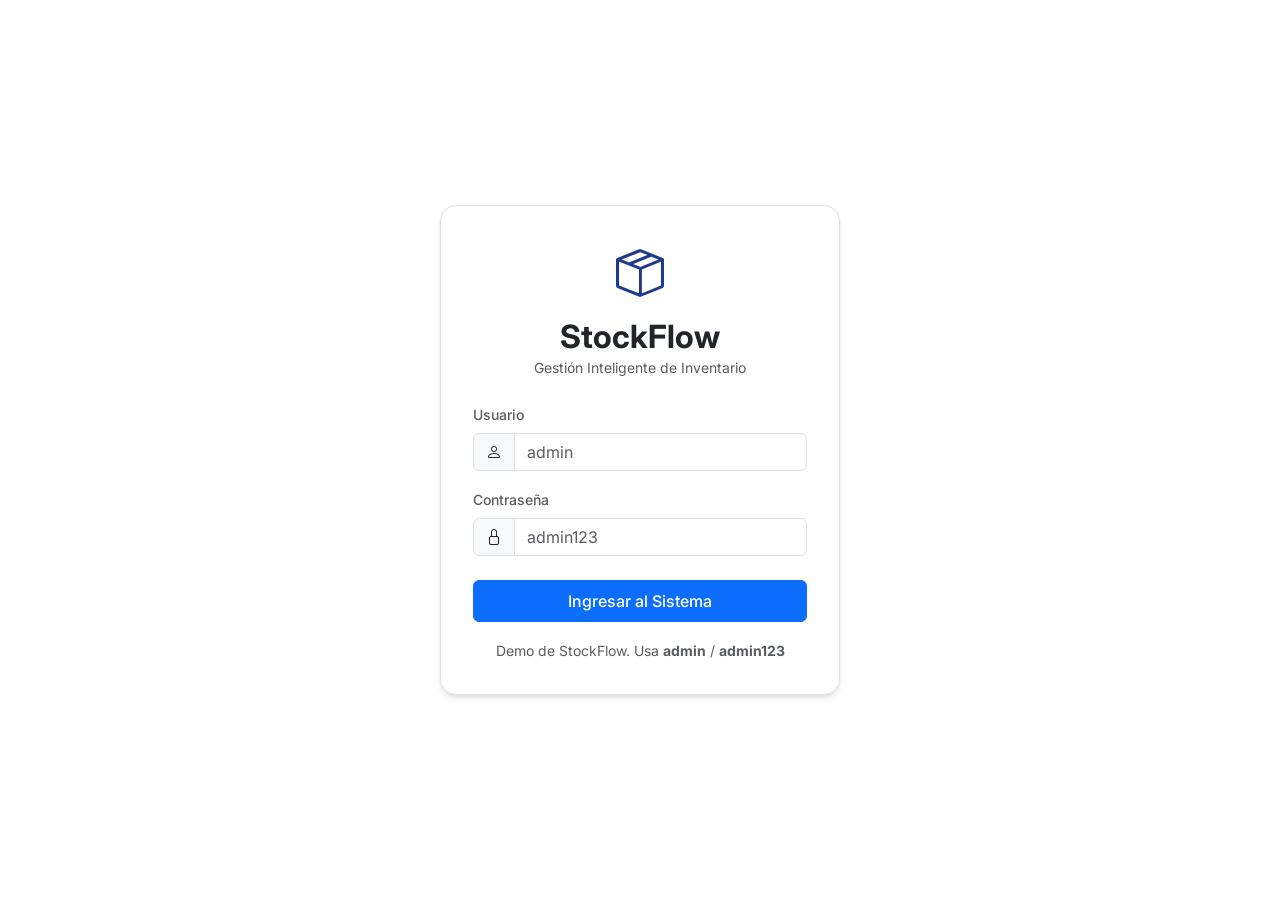
==== pages/categorias/categorias.html @ fd6ed376 "Primer commit del proyecto StockFlow" ====
<!DOCTYPE html>
<html lang="es">
<head>
    <meta charset="UTF-8">
    <meta name="viewport" content="width=device-width, initial-scale=1.0">
    <title>Categorías - StockFlow</title>
    <!-- Bootstrap CSS -->
    <link href="https://cdn.jsdelivr.net/npm/bootstrap@5.3.3/dist/css/bootstrap.min.css" rel="stylesheet">
    <!-- Bootstrap Icons -->
    <link rel="stylesheet" href="https://cdn.jsdelivr.net/npm/bootstrap-icons@1.11.3/font/bootstrap-icons.min.css">
    <!-- Google Fonts -->
    <link href="https://fonts.googleapis.com/css2?family=Inter:wght@300;400;500;600;700&display=swap" rel="stylesheet">
    <!-- Auth Guard (must run first) -->
    <script src="../../assets/js/auth-guard.js"></script>
    <!-- Custom CSS -->
    <link rel="stylesheet" href="../../assets/css/main.css">
    <link rel="stylesheet" href="../../assets/css/sidebar.css">
    <!-- Theme script (prevents FOUC) -->
    <script src="../../assets/js/theme.js"></script>
</head>
<body>
    <div class="wrapper">
        <!-- Sidebar -->
        <aside class="sidebar" id="sidebar">
            <div class="sidebar-header">
                <i class="bi bi-box-seam logo-icon"></i>
                <span class="logo-text ms-2">StockFlow</span>
            </div>
            <nav class="nav flex-column mt-3">
                <a class="nav-link" href="../dashboard.html">
                    <i class="bi bi-speedometer2"></i>
                    <span>Dashboard</span>
                </a>
                <a class="nav-link" href="#">
                    <i class="bi bi-cart"></i>
                    <span>Ventas</span>
                </a>
                <a class="nav-link" href="../productos/productos.html">
                    <i class="bi bi-box"></i>
                    <span>Productos</span>
                </a>
                <a class="nav-link active" href="categorias.html">
                    <i class="bi bi-tags"></i>
                    <span>Categorías</span>
                </a>
                <a class="nav-link" href="../inventario/inventario.html">
                    <i class="bi bi-boxes"></i>
                    <span>Inventario</span>
                </a>
                <a class="nav-link" href="#">
                    <i class="bi bi-truck"></i>
                    <span>Compras</span>
                </a>
                <a class="nav-link" href="#">
                    <i class="bi bi-people"></i>
                    <span>Personas</span>
                </a>
                <a class="nav-link" href="#">
                    <i class="bi bi-bar-chart"></i>
                    <span>Reportes</span>
                </a>
                <a class="nav-link" href="../usuarios/usuarios.html"><i class="bi bi-person-badge"></i><span>Usuarios</span></a>
                <a class="nav-link" href="../configuracion/configuracion.html"><i class="bi bi-gear"></i><span>Configuración</span></a>
            </nav>
        </aside>

        <!-- Main Content -->
        <main class="main-content" id="mainContent">
            <!-- Topbar -->
            <header class="top-navbar">
                <div class="d-flex align-items-center">
                    <button class="btn btn-light btn-sm me-3" id="sidebarToggle">
                        <i class="bi bi-list fs-5"></i>
                    </button>
                    <h5 class="mb-0 text-muted">Categorías</h5>
                </div>
                <div class="d-flex align-items-center">
                    <div class="dropdown">
                        <button class="btn btn-light dropdown-toggle d-flex align-items-center" type="button" data-bs-toggle="dropdown" aria-expanded="false">
                            <i class="bi bi-person-circle fs-5 me-2"></i> Admin
                        </button>
                        <ul class="dropdown-menu dropdown-menu-end">
                            <li><a class="dropdown-item" href="#"><i class="bi bi-person me-2"></i>Perfil</a></li>
                            <li><hr class="dropdown-divider"></li>
                            <li><a class="dropdown-item text-danger" href="#" id="btnLogout"><i class="bi bi-box-arrow-right me-2"></i>Salir</a></li>
                        </ul>
                    </div>
                </div>
            </header>

            <!-- Page Content -->
            <div class="content-area">
                <div class="d-flex justify-content-between align-items-center mb-4">
                    <div>
                        <h2 class="fw-bold mb-0">Categorías</h2>
                        <p class="text-muted mb-0">Administra las clasificaciones de tus productos.</p>
                    </div>
                    <button class="btn btn-primary" id="btnNewCategory">
                        <i class="bi bi-plus-lg me-1"></i> Nueva Categoría
                    </button>
                </div>

                <!-- Data Table -->
                <div class="card">
                    <div class="card-body p-0">
                        <div class="table-responsive">
                            <table class="table table-hover align-middle mb-0">
                                <thead class="table-light">
                                    <tr>
                                        <th>Nombre</th>
                                        <th>Descripción</th>
                                        <th>Estado</th>
                                        <th style="width: 100px;">Acciones</th>
                                    </tr>
                                </thead>
                                <tbody id="categoriasTableBody">
                                    <!-- Rows rendered by JS -->
                                </tbody>
                            </table>
                        </div>
                    </div>
                    <div class="card-footer bg-white border-top border-light py-3" id="categoriasPagination">
                    </div>
                </div>

            </div>
        </main>
    </div>

    <!-- Modal for Category -->
    <div class="modal fade" id="categoryModal" tabindex="-1" aria-labelledby="modalTitle" aria-hidden="true">
        <div class="modal-dialog">
            <div class="modal-content">
                <form id="categoryForm">
                    <div class="modal-header">
                        <h5 class="modal-title" id="modalTitle">Nueva Categoría</h5>
                        <button type="button" class="btn-close" data-bs-dismiss="modal" aria-label="Close"></button>
                    </div>
                    <div class="modal-body">
                        <input type="hidden" id="catId">
                        <div class="mb-3">
                            <label for="nombreCategoria" class="form-label">Nombre <span class="text-danger">*</span></label>
                            <input type="text" class="form-control" id="nombreCategoria" required>
                        </div>
                        <div class="mb-3">
                            <label for="descCategoria" class="form-label">Descripción</label>
                            <textarea class="form-control" id="descCategoria" rows="3"></textarea>
                        </div>
                    </div>
                    <div class="modal-footer">
                        <button type="button" class="btn btn-light border" data-bs-dismiss="modal">Cancelar</button>
                        <button type="submit" class="btn btn-primary">Guardar</button>
                    </div>
                </form>
            </div>
        </div>
    </div>

    <!-- Bootstrap JS Bundle -->
    <script src="https://cdn.jsdelivr.net/npm/bootstrap@5.3.3/dist/js/bootstrap.bundle.min.js"></script>
    
    <!-- App Scripts -->
    <script src="../../assets/js/storage.js"></script>
    <script src="../../assets/js/helpers.js"></script>
    <script src="../../assets/js/data/categorias.data.js"></script>
    <script src="../../assets/js/modules/categorias.js"></script>
    <script src="../../assets/js/layout.js"></script>
    <script src="../../assets/js/app.js"></script>
</body>
</html>
---- assets/css/main.css ----
:root {
    --primary-color: #1e3a8a; /* Azul oscuro */
    --secondary-color: #3b82f6; /* Azul claro */
    --success-color: #10b981; /* Verde */
    --warning-color: #f59e0b; /* Amarillo */
    --error-color: #ef4444; /* Rojo */
    --background-color: #f3f4f6; /* Gris claro */
    --card-bg: #ffffff; /* Blanco */
    --text-main: #1f2937;
    --text-muted: #6b7280;
    --border-color: #e5e7eb;
    
    --sidebar-width: 250px;
    --sidebar-collapsed-width: 70px;
    --topbar-height: 60px;
}

body {
    background-color: var(--background-color);
    color: var(--text-main);
    font-family: 'Inter', system-ui, -apple-system, "Segoe UI", Roboto, "Helvetica Neue", Arial, sans-serif;
    margin: 0;
    padding: 0;
    overflow-x: hidden;
}

/* Custom Utilities based on our palette */
.bg-primary-custom { background-color: var(--primary-color) !important; }
.text-primary-custom { color: var(--primary-color) !important; }

.bg-secondary-custom { background-color: var(--secondary-color) !important; }
.text-secondary-custom { color: var(--secondary-color) !important; }

.card {
    background-color: var(--card-bg);
    border: 1px solid var(--border-color);
    border-radius: 0.5rem;
    box-shadow: 0 1px 3px 0 rgba(0, 0, 0, 0.1), 0 1px 2px 0 rgba(0, 0, 0, 0.06);
}

.card-header {
    background-color: var(--card-bg);
    border-bottom: 1px solid var(--border-color);
}

.btn-primary {
    background-color: var(--primary-color);
    border-color: var(--primary-color);
}
.btn-primary:hover {
    background-color: #152c6b;
    border-color: #152c6b;
}

/* Layout wrappers */
.wrapper {
    display: flex;
    width: 100%;
    align-items: stretch;
}

.main-content {
    width: calc(100% - var(--sidebar-width));
    margin-left: var(--sidebar-width);
    min-height: 100vh;
    transition: all 0.3s;
    display: flex;
    flex-direction: column;
}

.main-content.collapsed {
    width: calc(100% - var(--sidebar-collapsed-width));
    margin-left: var(--sidebar-collapsed-width);
}

.content-area {
    padding: 1.5rem;
    flex-grow: 1;
}

/* Navbar top */
.top-navbar {
    height: var(--topbar-height);
    background-color: var(--card-bg);
    box-shadow: 0 1px 2px 0 rgba(0, 0, 0, 0.05);
    display: flex;
    align-items: center;
    padding: 0 1.5rem;
    justify-content: space-between;
}

@media (max-width: 768px) {
    .main-content {
        width: 100%;
        margin-left: 0;
    }
    .main-content.collapsed {
        width: 100%;
        margin-left: 0;
    }
}

/* Dark Mode Overrides */
[data-bs-theme="dark"] {
    --background-color: #212529;
    --card-bg: #2b3035;
    --border-color: #495057;
    --text-main: #f8f9fa;
    --text-muted: #adb5bd;
}

[data-bs-theme="dark"] .bg-white {
    background-color: var(--card-bg) !important;
}

[data-bs-theme="dark"] .table-light, 
[data-bs-theme="dark"] .table-light th, 
[data-bs-theme="dark"] .table-light td {
    background-color: #343a40 !important;
    color: #f8f9fa !important;
    border-color: #495057;
}

[data-bs-theme="dark"] .bg-light {
    background-color: #343a40 !important;
}

[data-bs-theme="dark"] .btn-light {
    background-color: #343a40;
    border-color: #495057;
    color: #f8f9fa;
}
[data-bs-theme="dark"] .btn-light:hover {
    background-color: #495057;
    color: #fff;
}
---- assets/css/sidebar.css ----
/* Sidebar styles */
.sidebar {
    width: var(--sidebar-width);
    height: 100vh;
    background-color: var(--primary-color);
    color: white;
    position: fixed;
    top: 0;
    left: 0;
    z-index: 1040;
    transition: all 0.3s;
    overflow-y: auto;
    display: flex;
    flex-direction: column;
}

.sidebar.collapsed {
    width: var(--sidebar-collapsed-width);
}

.sidebar .sidebar-header {
    height: var(--topbar-height);
    min-height: var(--topbar-height);
    flex-shrink: 0;
    display: flex;
    align-items: center;
    justify-content: center;
    border-bottom: 1px solid rgba(255, 255, 255, 0.1);
    padding: 0 1rem;
    overflow: hidden;
}

.sidebar .sidebar-header .logo-text {
    font-size: 1.5rem;
    font-weight: bold;
    color: white;
    white-space: nowrap;
    transition: opacity 0.3s;
}

.sidebar.collapsed .sidebar-header .logo-text {
    opacity: 0;
    width: 0;
    display: none;
}

.sidebar.collapsed .sidebar-header .logo-icon {
    display: block;
    font-size: 1.5rem;
}

.sidebar .sidebar-header .logo-icon {
    display: none;
}

.sidebar .nav-item {
    width: 100%;
}

.sidebar .nav-link {
    color: rgba(255, 255, 255, 0.8);
    padding: 1rem;
    display: flex;
    align-items: center;
    flex-shrink: 0;
    white-space: nowrap;
    transition: all 0.3s;
    border-left: 4px solid transparent;
}

.sidebar .nav-link:hover {
    color: white;
    background-color: rgba(255, 255, 255, 0.1);
    border-left-color: var(--secondary-color);
}

.sidebar .nav-link.active {
    color: white;
    background-color: rgba(255, 255, 255, 0.15);
    border-left-color: var(--secondary-color);
}

.sidebar .nav-link i {
    font-size: 1.2rem;
    min-width: 2rem;
    text-align: center;
}

.sidebar .nav-link span {
    margin-left: 0.5rem;
    transition: opacity 0.3s;
}

.sidebar.collapsed .nav-link span {
    opacity: 0;
    width: 0;
    display: none;
}

/* For mobile offcanvas */
@media (max-width: 768px) {
    .sidebar {
        margin-left: calc(-1 * var(--sidebar-width));
    }
    .sidebar.show {
        margin-left: 0;
    }
}
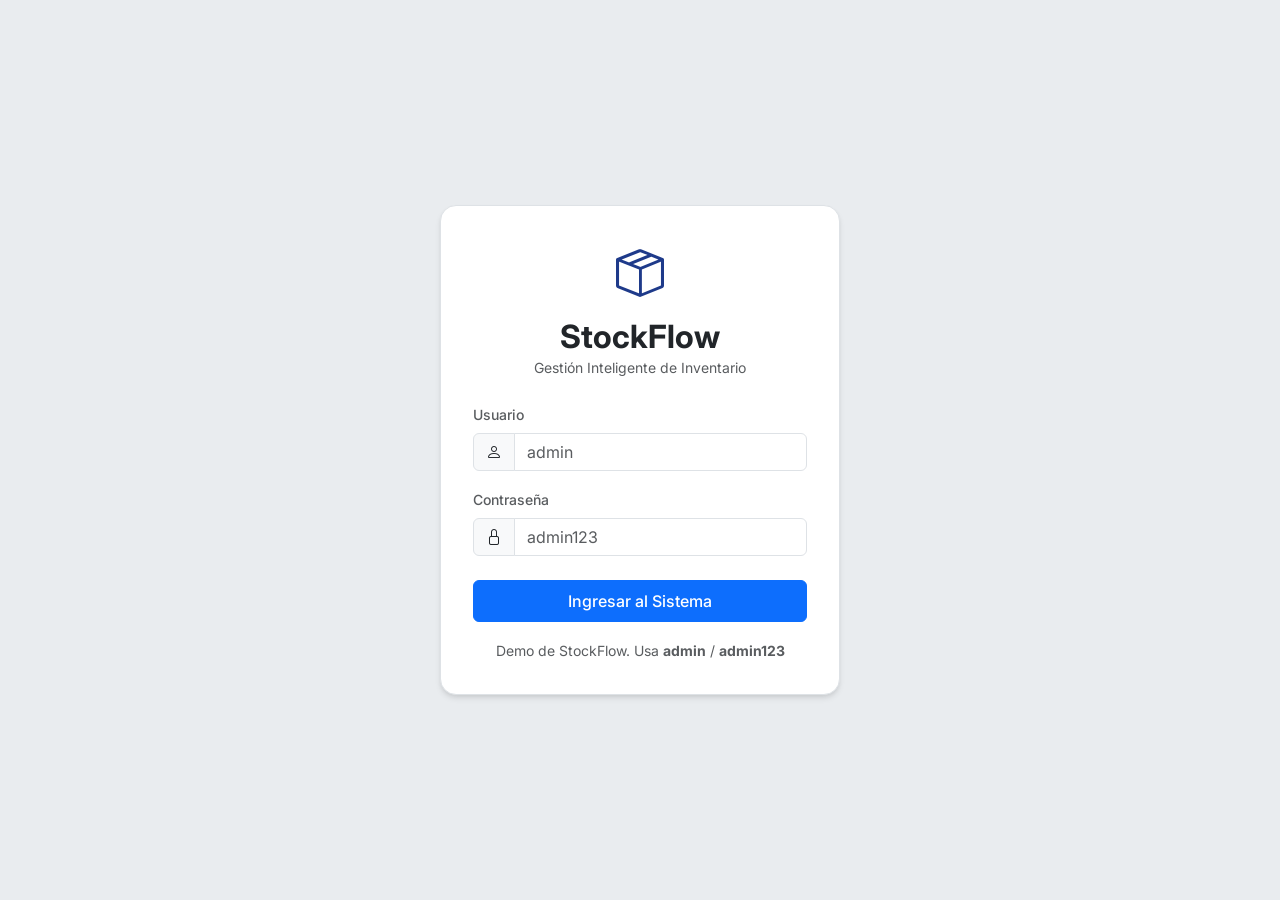
==== commit 8797650f: "Correcion de direcciones en categorias" ====
--- a/pages/categorias/categorias.html
+++ b/pages/categorias/categorias.html
@@ -31,7 +31,7 @@
                     <i class="bi bi-speedometer2"></i>
                     <span>Dashboard</span>
                 </a>
-                <a class="nav-link" href="#">
+                <a class="nav-link" href="../ventas/nueva-venta.html">
                     <i class="bi bi-cart"></i>
                     <span>Ventas</span>
                 </a>
@@ -47,15 +47,15 @@
                     <i class="bi bi-boxes"></i>
                     <span>Inventario</span>
                 </a>
-                <a class="nav-link" href="#">
+                <a class="nav-link" href="../compras/nueva-compra.html">
                     <i class="bi bi-truck"></i>
                     <span>Compras</span>
                 </a>
-                <a class="nav-link" href="#">
+                <a class="nav-link" href="../personas/personas.html">
                     <i class="bi bi-people"></i>
                     <span>Personas</span>
                 </a>
-                <a class="nav-link" href="#">
+                <a class="nav-link" href="../reportes/reportes.html">
                     <i class="bi bi-bar-chart"></i>
                     <span>Reportes</span>
                 </a>
